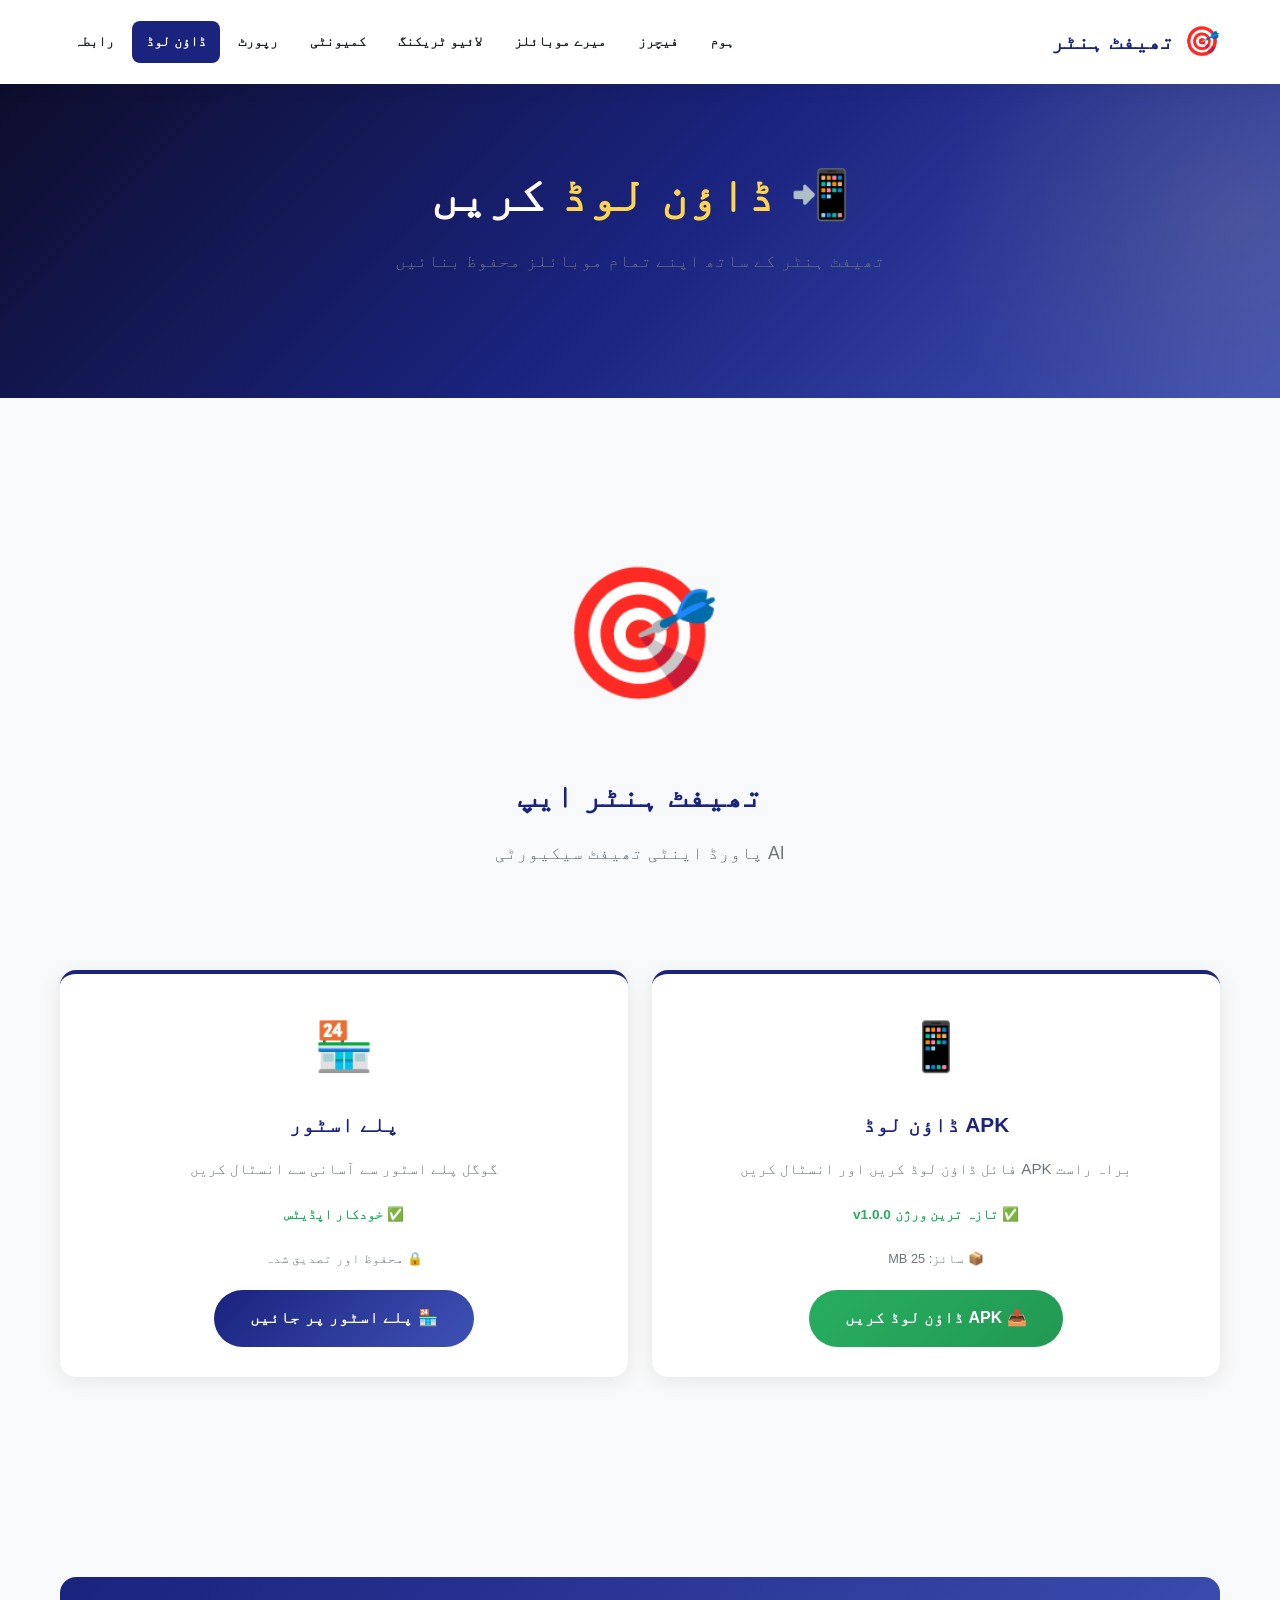
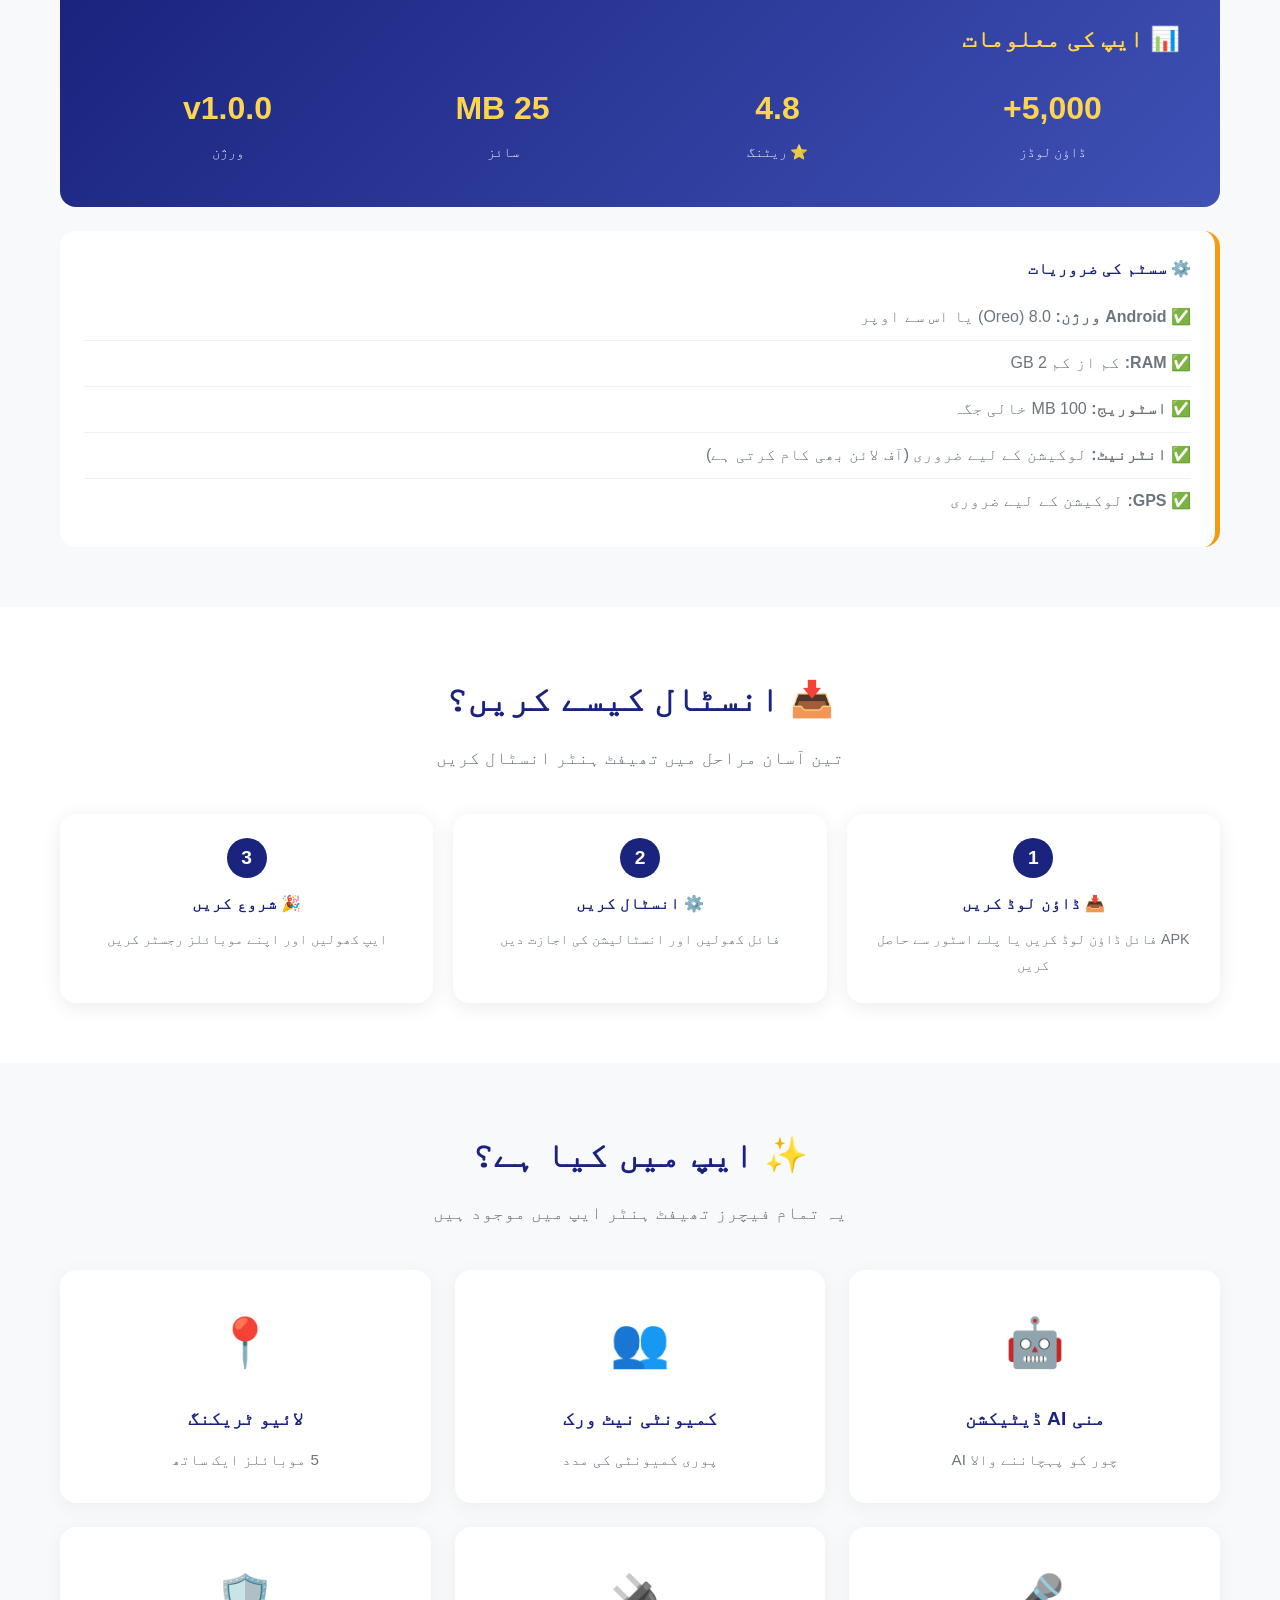
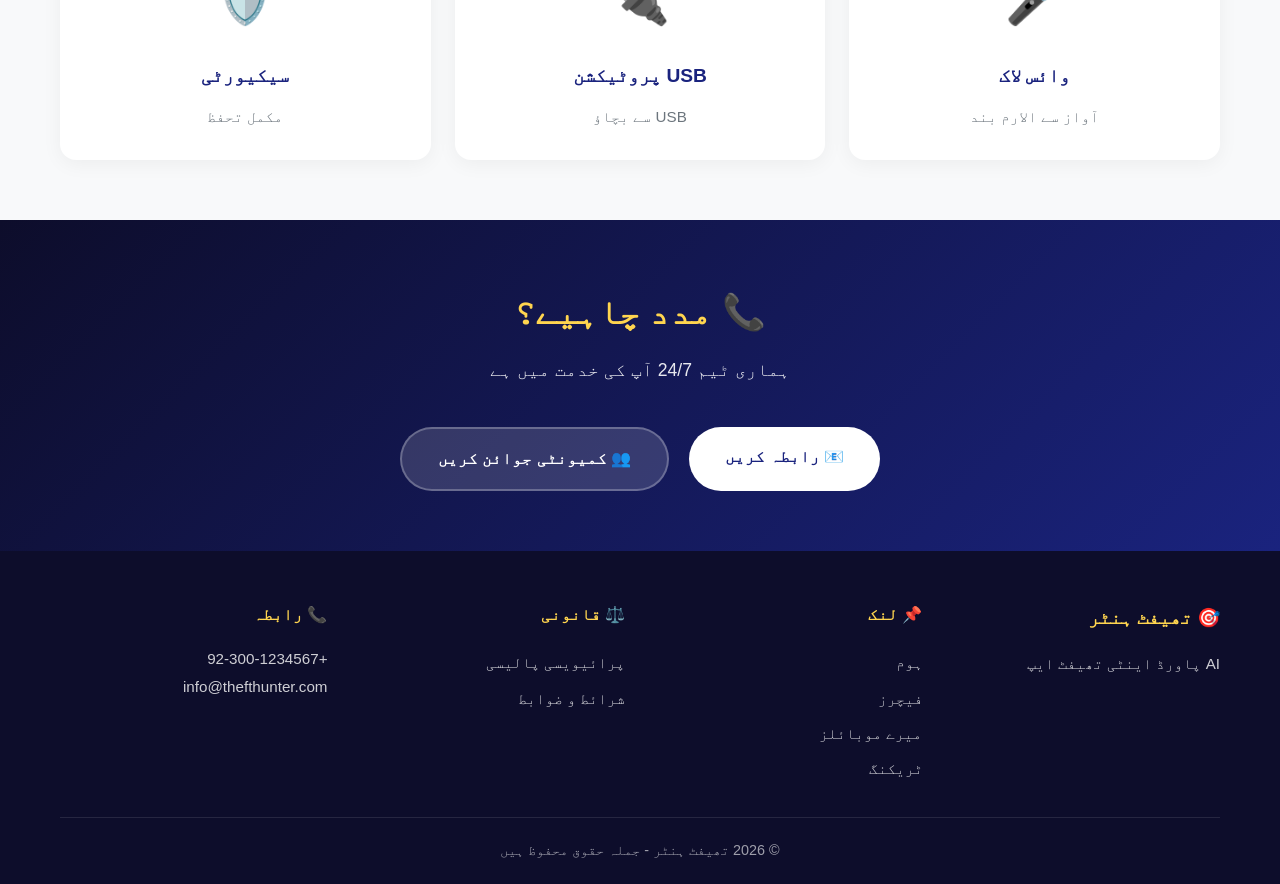
==== download.html @ 6da8d5bd "Create download.html" ====
<!DOCTYPE html>
<html lang="ur" dir="rtl">
<head>
    <meta charset="UTF-8" />
    <meta name="viewport" content="width=device-width, initial-scale=1.0"/>
    <title>📲 ڈاؤن لوڈ - تھیفٹ ہنٹر</title>
    <meta name="description" content="تھیفٹ ہنٹر ایپ ڈاؤن لوڈ کریں - AI پاورڈ اینٹی تھیفٹ" />
    <link rel="stylesheet" href="css/style.css" />
    <style>
        .download-hero {
            text-align: center;
            padding: 60px 0;
        }
        .app-icon-big {
            font-size: 8rem;
            margin-bottom: 20px;
            animation: bounce 2s ease-in-out infinite;
        }
        @keyframes bounce {
            0%, 100% { transform: translateY(0); }
            50% { transform: translateY(-15px); }
        }
        .download-options {
            display: grid;
            grid-template-columns: repeat(auto-fit, minmax(280px, 1fr));
            gap: 24px;
            margin: 40px 0;
        }
        .download-option {
            background: white;
            padding: 30px;
            border-radius: 16px;
            text-align: center;
            box-shadow: 0 4px 20px rgba(0,0,0,0.08);
            transition: 0.3s;
            border-top: 4px solid #1A237E;
        }
        .download-option:hover {
            transform: translateY(-8px);
            box-shadow: 0 15px 40px rgba(0,0,0,0.15);
        }
        .download-option .icon {
            font-size: 3rem;
            margin-bottom: 16px;
        }
        .download-option h3 {
            color: #1A237E;
            margin-bottom: 12px;
            font-size: 1.3rem;
        }
        .download-option p {
            color: #6C757D;
            font-size: 0.95rem;
            margin-bottom: 20px;
        }
        .btn-download-main {
            display: inline-block;
            background: linear-gradient(135deg, #27AE60, #229954);
            color: white;
            padding: 14px 36px;
            border-radius: 50px;
            text-decoration: none;
            font-weight: bold;
            font-size: 1rem;
            transition: 0.3s;
        }
        .btn-download-main:hover {
            transform: translateY(-3px);
            box-shadow: 0 10px 30px rgba(39, 174, 96, 0.4);
        }
        .btn-download-play {
            display: inline-block;
            background: linear-gradient(135deg, #1A237E, #3F51B5);
            color: white;
            padding: 14px 36px;
            border-radius: 50px;
            text-decoration: none;
            font-weight: bold;
            font-size: 1rem;
            transition: 0.3s;
        }
        .btn-download-play:hover {
            transform: translateY(-3px);
            box-shadow: 0 10px 30px rgba(26, 35, 126, 0.4);
        }
        .app-info {
            background: linear-gradient(135deg, #1A237E, #3F51B5);
            color: white;
            padding: 40px;
            border-radius: 16px;
            margin-top: 40px;
        }
        .app-info h3 {
            color: #FFD54F;
            margin-bottom: 20px;
            font-size: 1.5rem;
        }
        .info-grid {
            display: grid;
            grid-template-columns: repeat(auto-fit, minmax(150px, 1fr));
            gap: 20px;
        }
        .info-item {
            text-align: center;
        }
        .info-item .number {
            font-size: 2rem;
            font-weight: bold;
            color: #FFD54F;
            display: block;
        }
        .info-item .label {
            font-size: 0.9rem;
            opacity: 0.9;
        }
        .requirements {
            background: white;
            padding: 24px;
            border-radius: 16px;
            margin-top: 24px;
            border-right: 5px solid #F39C12;
        }
        .requirements h4 {
            color: #1A237E;
            margin-bottom: 12px;
        }
        .requirements ul {
            list-style: none;
            padding: 0;
        }
        .requirements ul li {
            padding: 8px 0;
            color: #6C757D;
            border-bottom: 1px solid #F0F0F0;
        }
        .requirements ul li:last-child {
            border-bottom: none;
        }
        .install-steps {
            display: grid;
            grid-template-columns: repeat(auto-fit, minmax(200px, 1fr));
            gap: 20px;
            margin-top: 30px;
        }
        .install-step {
            background: white;
            padding: 24px;
            border-radius: 16px;
            text-align: center;
            box-shadow: 0 4px 20px rgba(0,0,0,0.08);
            position: relative;
        }
        .install-step .step-num {
            width: 40px;
            height: 40px;
            background: #1A237E;
            color: white;
            border-radius: 50%;
            display: flex;
            align-items: center;
            justify-content: center;
            font-weight: bold;
            font-size: 1.2rem;
            margin: 0 auto 12px;
        }
        .install-step h4 {
            color: #1A237E;
            margin-bottom: 8px;
        }
        .install-step p {
            color: #6C757D;
            font-size: 0.9rem;
        }
    </style>
</head>
<body>

    <!-- ====== نیویگیشن بار ====== -->
    <nav class="navbar">
        <div class="container">
            <a href="index.html" class="logo">
                <span class="logo-icon">🎯</span>
                <span class="logo-text">تھیفٹ ہنٹر</span>
            </a>
            <ul class="nav-menu">
                <li><a href="index.html">ہوم</a></li>
                <li><a href="features.html">فیچرز</a></li>
                <li><a href="devices.html">میرے موبائلز</a></li>
                <li><a href="track.html">لائیو ٹریکنگ</a></li>
                <li><a href="community.html">کمیونٹی</a></li>
                <li><a href="report.html">رپورٹ</a></li>
                <li><a href="download.html" class="active">ڈاؤن لوڈ</a></li>
                <li><a href="contact.html">رابطہ</a></li>
            </ul>
        </div>
    </nav>

    <!-- ====== ہیرو ====== -->
    <section class="hero">
        <div class="container">
            <h1>📲 <span>ڈاؤن لوڈ</span> کریں</h1>
            <p>تھیفٹ ہنٹر کے ساتھ اپنے تمام موبائلز محفوظ بنائیں</p>
        </div>
    </section>

    <!-- ====== ڈاؤن لوڈ آپشنز ====== -->
    <section>
        <div class="container">
            <div class="download-hero">
                <div class="app-icon-big">🎯</div>
                <h2 style="color: #1A237E; font-size: 2rem;">تھیفٹ ہنٹر ایپ</h2>
                <p style="color: #6C757D; font-size: 1.1rem;">AI پاورڈ اینٹی تھیفٹ سیکیورٹی</p>
            </div>

            <div class="download-options">

                <!-- APK ڈاؤن لوڈ -->
                <div class="download-option">
                    <div class="icon">📱</div>
                    <h3>APK ڈاؤن لوڈ</h3>
                    <p>براہ راست APK فائل ڈاؤن لوڈ کریں اور انسٹال کریں</p>
                    <p style="color: #27AE60; font-weight: bold; font-size: 0.85rem;">✅ تازہ ترین ورژن v1.0.0</p>
                    <p style="color: #6C757D; font-size: 0.8rem;">📦 سائز: 25 MB</p>
                    <a href="#" class="btn-download-main">📥 APK ڈاؤن لوڈ کریں</a>
                </div>

                <!-- Play Store -->
                <div class="download-option">
                    <div class="icon">🏪</div>
                    <h3>پلے اسٹور</h3>
                    <p>گوگل پلے اسٹور سے آسانی سے انسٹال کریں</p>
                    <p style="color: #27AE60; font-weight: bold; font-size: 0.85rem;">✅ خودکار اپڈیٹس</p>
                    <p style="color: #6C757D; font-size: 0.8rem;">🔒 محفوظ اور تصدیق شدہ</p>
                    <a href="#" class="btn-download-play">🏪 پلے اسٹور پر جائیں</a>
                </div>

            </div>
        </div>
    </section>

    <!-- ====== ایپ کی معلومات ====== -->
    <section>
        <div class="container">
            <div class="app-info">
                <h3>📊 ایپ کی معلومات</h3>
                <div class="info-grid">
                    <div class="info-item">
                        <span class="number">5,000+</span>
                        <span class="label">ڈاؤن لوڈز</span>
                    </div>
                    <div class="info-item">
                        <span class="number">4.8</span>
                        <span class="label">⭐ ریٹنگ</span>
                    </div>
                    <div class="info-item">
                        <span class="number">25 MB</span>
                        <span class="label">سائز</span>
                    </div>
                    <div class="info-item">
                        <span class="number">v1.0.0</span>
                        <span class="label">ورژن</span>
                    </div>
                </div>
            </div>

            <!-- ضروریات -->
            <div class="requirements">
                <h4>⚙️ سسٹم کی ضروریات</h4>
                <ul>
                    <li>✅ <strong>Android ورژن:</strong> 8.0 (Oreo) یا اس سے اوپر</li>
                    <li>✅ <strong>RAM:</strong> کم از کم 2 GB</li>
                    <li>✅ <strong>اسٹوریج:</strong> 100 MB خالی جگہ</li>
                    <li>✅ <strong>انٹرنیٹ:</strong> لوکیشن کے لیے ضروری (آف لائن بھی کام کرتی ہے)</li>
                    <li>✅ <strong>GPS:</strong> لوکیشن کے لیے ضروری</li>
                </ul>
            </div>
        </div>
    </section>

    <!-- ====== انسٹال کیسے کریں ====== -->
    <section style="background: white;">
        <div class="container">
            <h2>📥 انسٹال کیسے کریں؟</h2>
            <p>تین آسان مراحل میں تھیفٹ ہنٹر انسٹال کریں</p>

            <div class="install-steps">
                <div class="install-step">
                    <div class="step-num">1</div>
                    <h4>📥 ڈاؤن لوڈ کریں</h4>
                    <p>APK فائل ڈاؤن لوڈ کریں یا پلے اسٹور سے حاصل کریں</p>
                </div>
                <div class="install-step">
                    <div class="step-num">2</div>
                    <h4>⚙️ انسٹال کریں</h4>
                    <p>فائل کھولیں اور انسٹالیشن کی اجازت دیں</p>
                </div>
                <div class="install-step">
                    <div class="step-num">3</div>
                    <h4>🎉 شروع کریں</h4>
                    <p>ایپ کھولیں اور اپنے موبائلز رجسٹر کریں</p>
                </div>
            </div>
        </div>
    </section>

    <!-- ====== فیچرز ====== -->
    <section>
        <div class="container">
            <h2>✨ ایپ میں کیا ہے؟</h2>
            <p>یہ تمام فیچرز تھیفٹ ہنٹر ایپ میں موجود ہیں</p>

            <div class="features-grid">
                <div class="feature-card">
                    <div class="feature-icon">🤖</div>
                    <h3>منی AI ڈیٹیکشن</h3>
                    <p>چور کو پہچاننے والا AI</p>
                </div>
                <div class="feature-card">
                    <div class="feature-icon">👥</div>
                    <h3>کمیونٹی نیٹ ورک</h3>
                    <p>پوری کمیونٹی کی مدد</p>
                </div>
                <div class="feature-card">
                    <div class="feature-icon">📍</div>
                    <h3>لائیو ٹریکنگ</h3>
                    <p>5 موبائلز ایک ساتھ</p>
                </div>
                <div class="feature-card">
                    <div class="feature-icon">🎤</div>
                    <h3>وائس لاک</h3>
                    <p>آواز سے الارم بند</p>
                </div>
                <div class="feature-card">
                    <div class="feature-icon">🔌</div>
                    <h3>USB پروٹیکشن</h3>
                    <p>USB سے بچاؤ</p>
                </div>
                <div class="feature-card">
                    <div class="feature-icon">🛡️</div>
                    <h3>سیکیورٹی</h3>
                    <p>مکمل تحفظ</p>
                </div>
            </div>
        </div>
    </section>

    <!-- ====== کسٹمر سپورٹ ====== -->
    <section class="download-section">
        <div class="container">
            <h2>📞 مدد چاہیے؟</h2>
            <p>ہماری ٹیم 24/7 آپ کی خدمت میں ہے</p>
            <div class="download-buttons">
                <a href="contact.html" class="btn btn-download">📧 رابطہ کریں</a>
                <a href="community.html" class="btn btn-download btn-google">👥 کمیونٹی جوائن کریں</a>
            </div>
        </div>
    </section>

    <!-- ====== فوٹر ====== -->
    <footer>
        <div class="container">
            <div class="footer-grid">
                <div>
                    <h3>🎯 تھیفٹ ہنٹر</h3>
                    <p>AI پاورڈ اینٹی تھیفٹ ایپ</p>
                </div>
                <div>
                    <h4>📌 لنک</h4>
                    <ul>
                        <li><a href="index.html">ہوم</a></li>
                        <li><a href="features.html">فیچرز</a></li>
                        <li><a href="devices.html">میرے موبائلز</a></li>
                        <li><a href="track.html">ٹریکنگ</a></li>
                    </ul>
                </div>
                <div>
                    <h4>⚖️ قانونی</h4>
                    <ul>
                        <li><a href="privacy.html">پرائیویسی پالیسی</a></li>
                        <li><a href="terms.html">شرائط و ضوابط</a></li>
                    </ul>
                </div>
                <div>
                    <h4>📞 رابطہ</h4>
                    <p>+92-300-1234567</p>
                    <p>info@thefthunter.com</p>
                </div>
            </div>
            <p class="copyright">&copy; 2026 تھیفٹ ہنٹر - جملہ حقوق محفوظ ہیں</p>
        </div>
    </footer>

</body>
  </html>
---- css/style.css ----
/* ==============================================
   تھیفٹ ہنٹر - مکمل اسٹائل شیٹ
   ============================================== */

* {
    margin: 0;
    padding: 0;
    box-sizing: border-box;
}

:root {
    --primary: #1A237E;
    --primary-dark: #0D0D2B;
    --primary-light: #3F51B5;
    --secondary: #E74C3C;
    --accent: #FFD54F;
    --success: #27AE60;
    --warning: #F39C12;
    --white: #FFFFFF;
    --light: #F8F9FA;
    --gray: #6C757D;
    --dark: #212529;
    --shadow: 0 10px 40px rgba(0,0,0,0.1);
    --shadow-hover: 0 15px 50px rgba(0,0,0,0.2);
    --radius: 16px;
    --transition: all 0.3s ease;
}

html {
    scroll-behavior: smooth;
}

body {
    font-family: 'Segoe UI', Tahoma, Geneva, Verdana, sans-serif;
    background: var(--light);
    color: var(--dark);
    direction: rtl;
    line-height: 1.8;
    overflow-x: hidden;
}

.container {
    max-width: 1200px;
    margin: 0 auto;
    padding: 0 20px;
}

/* ==============================================
   نیویگیشن بار
   ============================================== */
.navbar {
    background: rgba(255, 255, 255, 0.98);
    backdrop-filter: blur(10px);
    padding: 16px 0;
    box-shadow: 0 2px 20px rgba(0,0,0,0.08);
    position: sticky;
    top: 0;
    z-index: 1000;
    transition: var(--transition);
}

.navbar .container {
    display: flex;
    justify-content: space-between;
    align-items: center;
    flex-wrap: wrap;
    gap: 10px;
}

.logo {
    display: flex;
    align-items: center;
    gap: 10px;
    font-size: 1.4rem;
    font-weight: 800;
    color: var(--primary);
    text-decoration: none;
}

.logo-icon {
    font-size: 1.8rem;
}

.nav-menu {
    display: flex;
    list-style: none;
    gap: 4px;
    flex-wrap: wrap;
    align-items: center;
}

.nav-menu li a {
    color: var(--dark);
    text-decoration: none;
    padding: 8px 14px;
    border-radius: 8px;
    font-weight: 600;
    font-size: 0.9rem;
    transition: var(--transition);
    display: block;
}

.nav-menu li a:hover,
.nav-menu li a.active {
    background: var(--primary);
    color: var(--white);
}

/* ==============================================
   ہیرو سیکشن
   ============================================== */
.hero {
    background: linear-gradient(135deg, var(--primary-dark) 0%, var(--primary) 50%, var(--primary-light) 100%);
    color: var(--white);
    padding: 80px 0;
    text-align: center;
    position: relative;
    overflow: hidden;
}

.hero::before {
    content: '';
    position: absolute;
    top: -50%;
    right: -20%;
    width: 600px;
    height: 600px;
    background: radial-gradient(circle, rgba(255,213,79,0.1) 0%, transparent 70%);
    border-radius: 50%;
    animation: float 20s ease-in-out infinite;
}

@keyframes float {
    0%, 100% { transform: translateY(0); }
    50% { transform: translateY(-30px); }
}

.hero h1 {
    font-size: 3rem;
    margin-bottom: 20px;
    line-height: 1.3;
    position: relative;
    z-index: 1;
}

.hero h1 span {
    color: var(--accent);
}

.hero p {
    font-size: 1.2rem;
    max-width: 700px;
    margin: 0 auto 30px;
    opacity: 0.9;
    position: relative;
    z-index: 1;
}

.hero-buttons {
    display: flex;
    gap: 16px;
    justify-content: center;
    flex-wrap: wrap;
    margin-bottom: 40px;
    position: relative;
    z-index: 1;
}

.btn {
    display: inline-block;
    padding: 14px 32px;
    border-radius: 50px;
    text-decoration: none;
    font-weight: 700;
    transition: var(--transition);
    cursor: pointer;
    border: none;
    font-size: 1rem;
    text-align: center;
}

.btn-primary {
    background: var(--accent);
    color: var(--primary-dark);
}

.btn-primary:hover {
    transform: translateY(-3px);
    box-shadow: 0 10px 30px rgba(255,213,79,0.4);
}

.btn-secondary {
    background: rgba(255,255,255,0.15);
    color: var(--white);
    border: 2px solid rgba(255,255,255,0.25);
}

.btn-secondary:hover {
    background: rgba(255,255,255,0.25);
    transform: translateY(-3px);
}

.hero-stats {
    display: flex;
    gap: 40px;
    justify-content: center;
    flex-wrap: wrap;
    position: relative;
    z-index: 1;
}

.stat {
    text-align: center;
}

.stat span {
    display: block;
    font-size: 2rem;
    font-weight: 800;
    color: var(--accent);
}

.stat p {
    font-size: 0.9rem;
    opacity: 0.8;
}

/* ==============================================
   سیکشنز (عام)
   ============================================== */
section {
    padding: 60px 0;
}

section h2 {
    font-size: 2.2rem;
    color: var(--primary);
    margin-bottom: 12px;
    text-align: center;
}

section > .container > p {
    text-align: center;
    color: var(--gray);
    font-size: 1.1rem;
    margin-bottom: 40px;
    max-width: 700px;
    margin-left: auto;
    margin-right: auto;
}

/* ==============================================
   فیملی ڈیوائسز
   ============================================== */
.family-devices {
    background: var(--white);
}

.devices-preview {
    display: grid;
    grid-template-columns: repeat(auto-fit, minmax(220px, 1fr));
    gap: 20px;
    margin-bottom: 30px;
}

.device-card {
    background: var(--light);
    padding: 20px;
    border-radius: var(--radius);
    text-align: center;
    border-right: 4px solid var(--success);
    transition: var(--transition);
}

.device-card:hover {
    transform: translateY(-5px);
    box-shadow: var(--shadow);
}

.device-icon {
    font-size: 3rem;
    margin-bottom: 10px;
}

.device-card h3 {
    color: var(--primary);
    margin-bottom: 5px;
    font-size: 1.1rem;
}

.device-card p {
    color: var(--gray);
    font-size: 0.9rem;
    margin-bottom: 10px;
}

.status {
    display: inline-block;
    padding: 4px 12px;
    border-radius: 50px;
    font-size: 0.8rem;
    font-weight: 700;
    margin: 8px 0;
}

.status.online {
    background: #D4EDDA;
    color: #155724;
}

.status.offline {
    background: #F8D7DA;
    color: #721C24;
}

.status.stolen {
    background: var(--secondary);
    color: var(--white);
}

.location {
    color: var(--success);
    font-size: 0.85rem;
}

/* ==============================================
   فیچرز
   ============================================== */
.features {
    background: var(--light);
}

.features-grid {
    display: grid;
    grid-template-columns: repeat(auto-fit, minmax(280px, 1fr));
    gap: 24px;
}

.feature-card {
    background: var(--white);
    padding: 30px;
    border-radius: var(--radius);
    box-shadow: 0 4px 20px rgba(0,0,0,0.05);
    transition: var(--transition);
    text-align: center;
}

.feature-card:hover {
    transform: translateY(-8px);
    box-shadow: var(--shadow-hover);
}

.feature-icon {
    font-size: 3rem;
    margin-bottom: 16px;
}

.feature-card h3 {
    color: var(--primary);
    margin-bottom: 10px;
    font-size: 1.2rem;
}

.feature-card p {
    color: var(--gray);
    font-size: 0.95rem;
    line-height: 1.7;
}

/* ==============================================
   کیسے کام کرتا ہے
   ============================================== */
.how-it-works {
    background: var(--white);
}

.steps {
    display: grid;
    grid-template-columns: repeat(auto-fit, minmax(250px, 1fr));
    gap: 30px;
}

.step {
    background: var(--light);
    padding: 30px;
    border-radius: var(--radius);
    text-align: center;
    transition: var(--transition);
}

.step:hover {
    transform: translateY(-5px);
    box-shadow: var(--shadow);
}

.step-number {
    width: 50px;
    height: 50px;
    background: var(--primary);
    color: var(--white);
    border-radius: 50%;
    display: flex;
    align-items: center;
    justify-content: center;
    font-size: 1.5rem;
    font-weight: 800;
    margin: 0 auto 16px;
}

.step h3 {
    color: var(--primary);
    margin-bottom: 10px;
}

.step p {
    color: var(--gray);
}

/* ==============================================
   ڈاؤن لوڈ سیکشن
   ============================================== */
.download-section {
    background: linear-gradient(135deg, var(--primary-dark), var(--primary));
    color: var(--white);
    text-align: center;
}

.download-section h2 {
    color: var(--accent);
}

.download-section > .container > p {
    color: rgba(255,255,255,0.9);
}

.download-buttons {
    display: flex;
    gap: 20px;
    justify-content: center;
    flex-wrap: wrap;
    margin-top: 30px;
}

.btn-download {
    background: var(--white);
    color: var(--primary);
    padding: 16px 36px;
}

.btn-download:hover {
    transform: translateY(-3px);
    box-shadow: 0 10px 30px rgba(255,255,255,0.3);
}

.btn-google {
    background: rgba(255,255,255,0.15);
    color: var(--white);
    border: 2px solid rgba(255,255,255,0.25);
}

.btn-google:hover {
    background: rgba(255,255,255,0.25);
}

/* ==============================================
   فوٹر
   ============================================== */
footer {
    background: var(--primary-dark);
    color: var(--white);
    padding: 50px 0 20px;
}

.footer-grid {
    display: grid;
    grid-template-columns: repeat(auto-fit, minmax(200px, 1fr));
    gap: 30px;
    margin-bottom: 30px;
}

.footer-grid h3,
.footer-grid h4 {
    color: var(--accent);
    margin-bottom: 15px;
}

.footer-grid p,
.footer-grid ul {
    color: rgba(255,255,255,0.8);
    font-size: 0.95rem;
}

.footer-grid ul {
    list-style: none;
}

.footer-grid ul li {
    padding: 4px 0;
}

.footer-grid ul li a {
    color: rgba(255,255,255,0.8);
    text-decoration: none;
    transition: var(--transition);
}

.footer-grid ul li a:hover {
    color: var(--accent);
    padding-right: 5px;
}

.copyright {
    text-align: center;
    padding-top: 20px;
    border-top: 1px solid rgba(255,255,255,0.1);
    color: rgba(255,255,255,0.6);
    font-size: 0.9rem;
}

/* ==============================================
   موبائل کے لیے (Responsive)
   ============================================== */
@media (max-width: 768px) {
    .hero h1 {
        font-size: 2rem;
    }
    
    .hero p {
        font-size: 1rem;
    }
    
    .nav-menu {
        justify-content: center;
        width: 100%;
    }
    
    .nav-menu li a {
        padding: 6px 10px;
        font-size: 0.85rem;
    }
    
    section h2 {
        font-size: 1.7rem;
    }
    
    .hero-stats {
        gap: 20px;
    }
    
    .stat span {
        font-size: 1.5rem;
    }
    
    .features-grid,
    .devices-preview,
    .steps {
        grid-template-columns: 1fr;
    }
    
    .btn {
        padding: 12px 24px;
        font-size: 0.9rem;
    }
}

@media (max-width: 480px) {
    .hero h1 {
        font-size: 1.6rem;
    }
    
    .logo {
        font-size: 1.1rem;
    }
    
    .logo-icon {
        font-size: 1.4rem;
    }
    
    .navbar {
        padding: 10px 0;
    }
    
    section {
        padding: 40px 0;
    }
    
    section h2 {
        font-size: 1.4rem;
    }
                               }
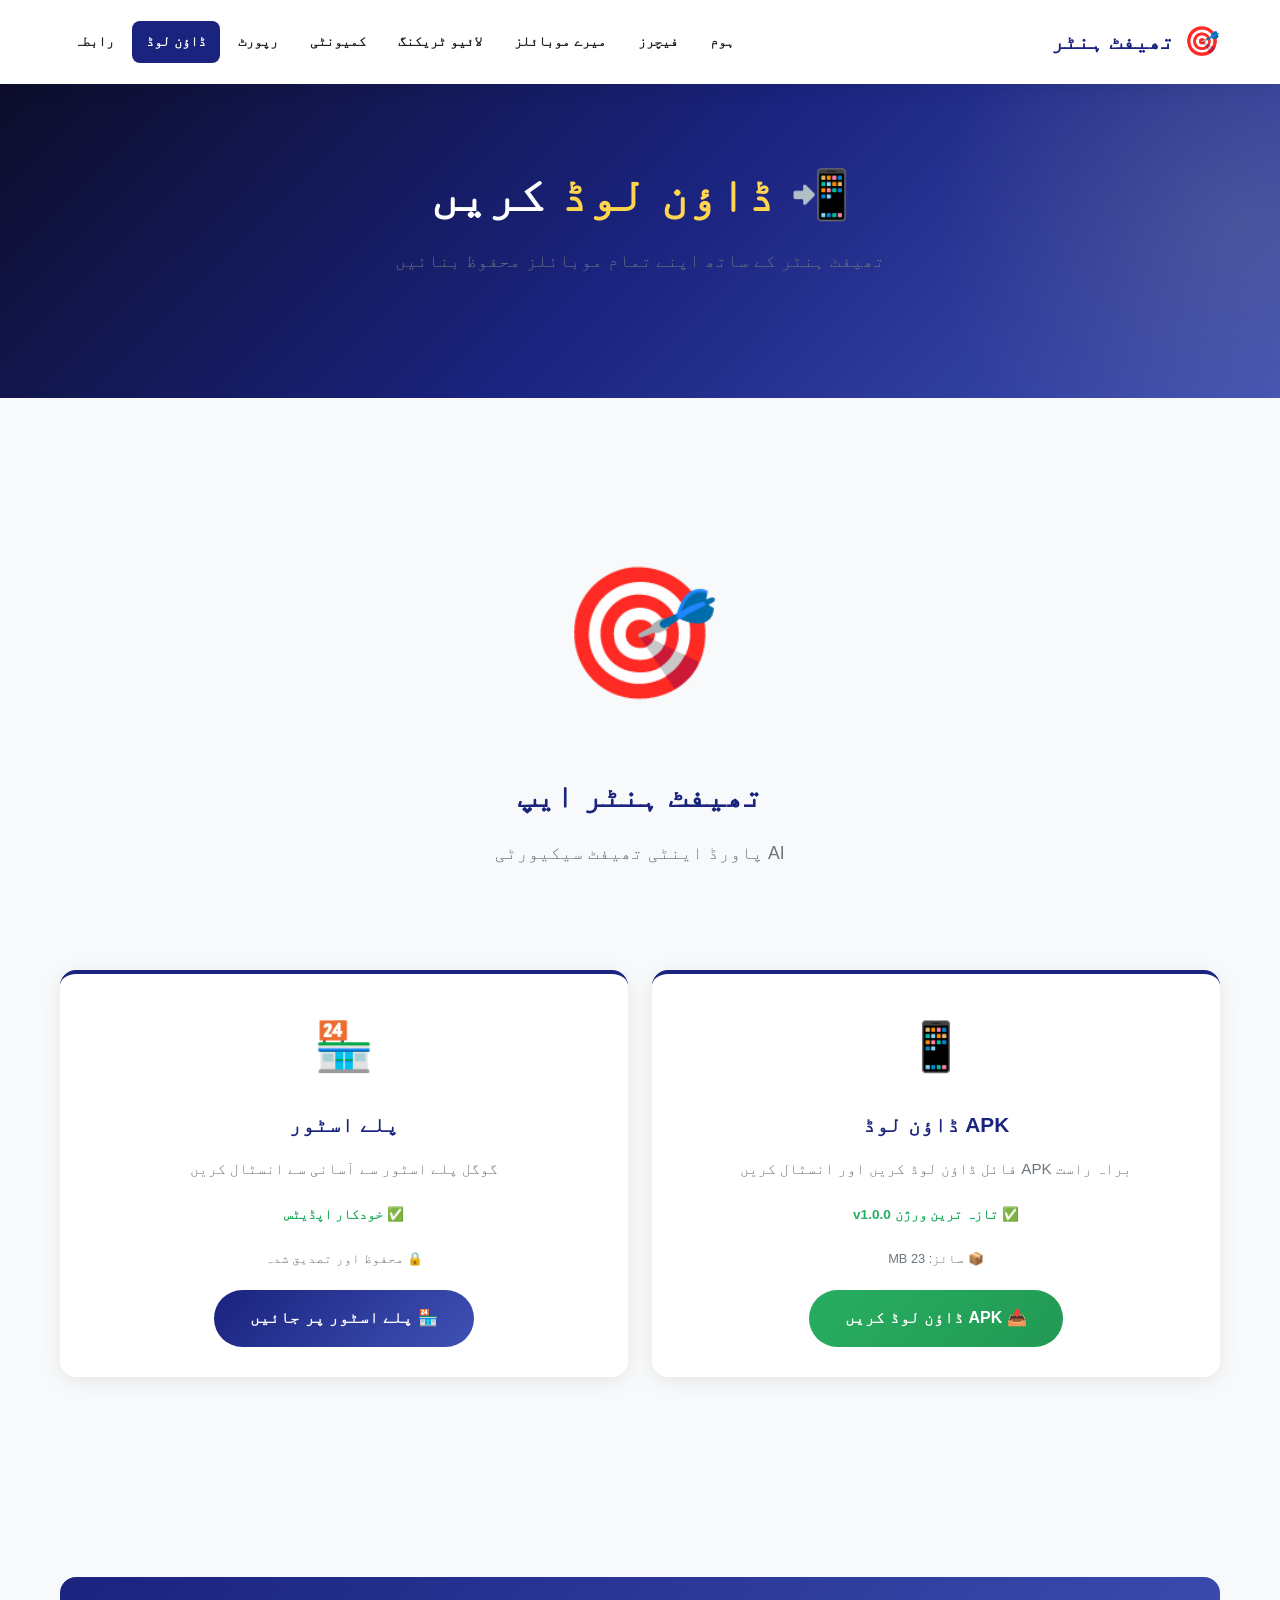
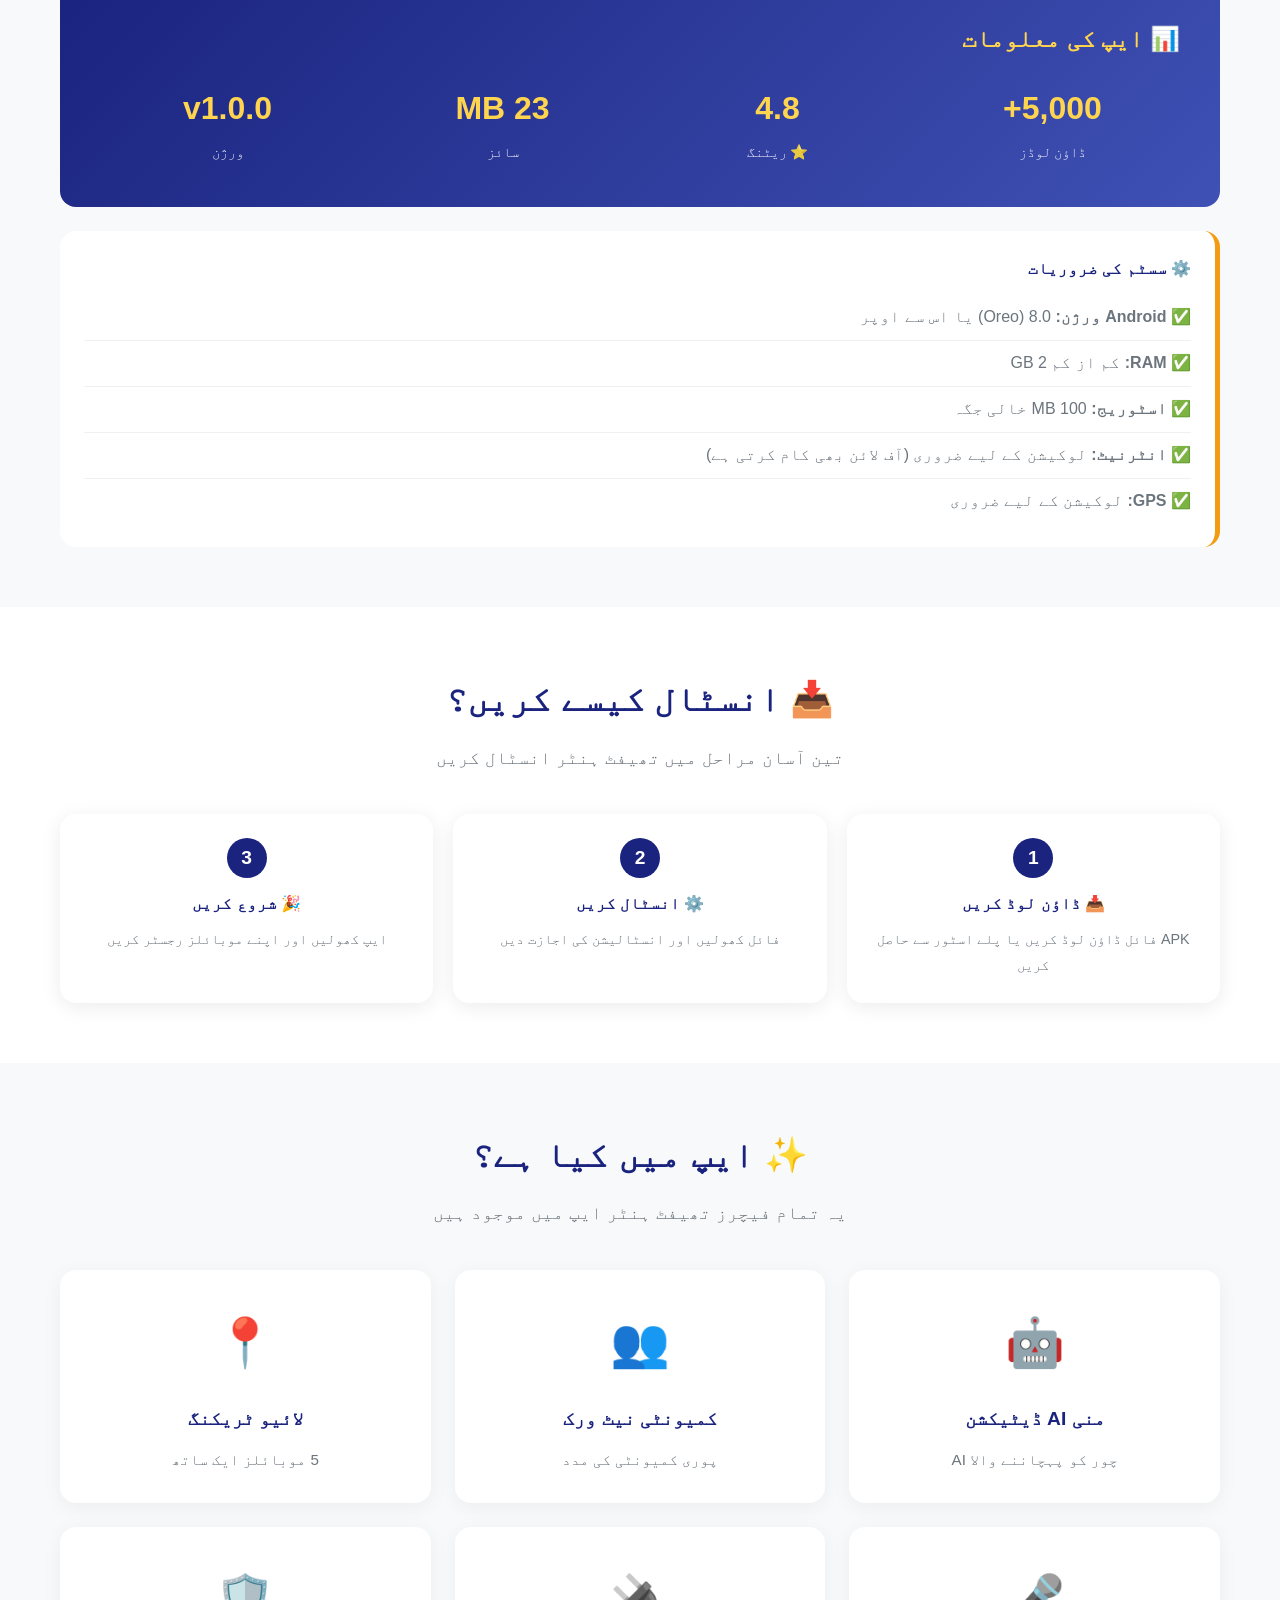
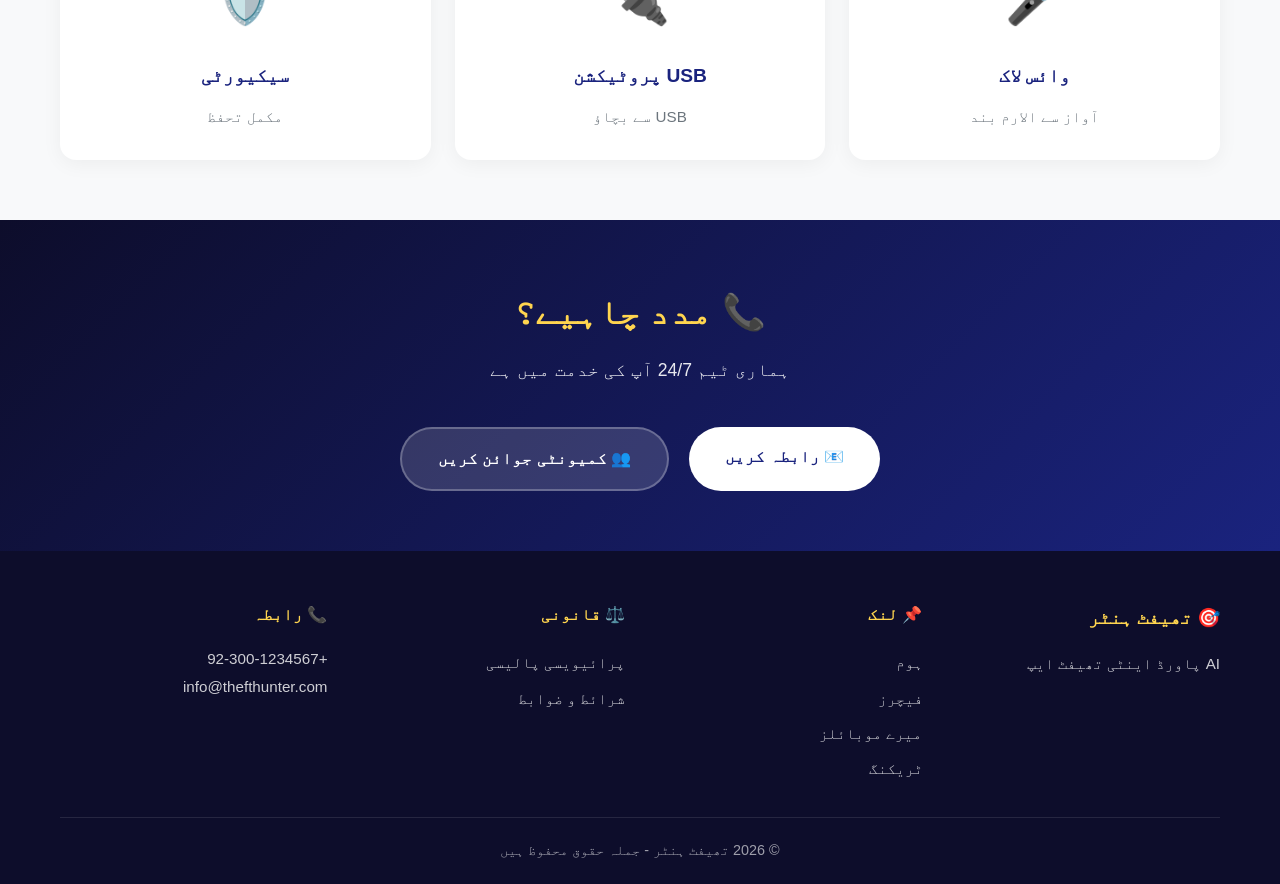
==== commit 71c88b1a: "Update download.html" ====
--- a/download.html
+++ b/download.html
@@ -220,8 +220,8 @@
                     <h3>APK ڈاؤن لوڈ</h3>
                     <p>براہ راست APK فائل ڈاؤن لوڈ کریں اور انسٹال کریں</p>
                     <p style="color: #27AE60; font-weight: bold; font-size: 0.85rem;">✅ تازہ ترین ورژن v1.0.0</p>
-                    <p style="color: #6C757D; font-size: 0.8rem;">📦 سائز: 25 MB</p>
-                    <a href="#" class="btn-download-main">📥 APK ڈاؤن لوڈ کریں</a>
+                    <p style="color: #6C757D; font-size: 0.8rem;">📦 سائز: 23 MB</p>
+                    <a href="https://github.com/maliksajidh08-blip/thief-hunter-downloads/raw/main/app-debug.apk" class="btn-download-main" download>📥 APK ڈاؤن لوڈ کریں</a>
                 </div>
 
                 <!-- Play Store -->
@@ -253,7 +253,7 @@
                         <span class="label">⭐ ریٹنگ</span>
                     </div>
                     <div class="info-item">
-                        <span class="number">25 MB</span>
+                        <span class="number">23 MB</span>
                         <span class="label">سائز</span>
                     </div>
                     <div class="info-item">
@@ -391,4 +391,4 @@
     </footer>
 
 </body>
-  </html>
+    </html>
